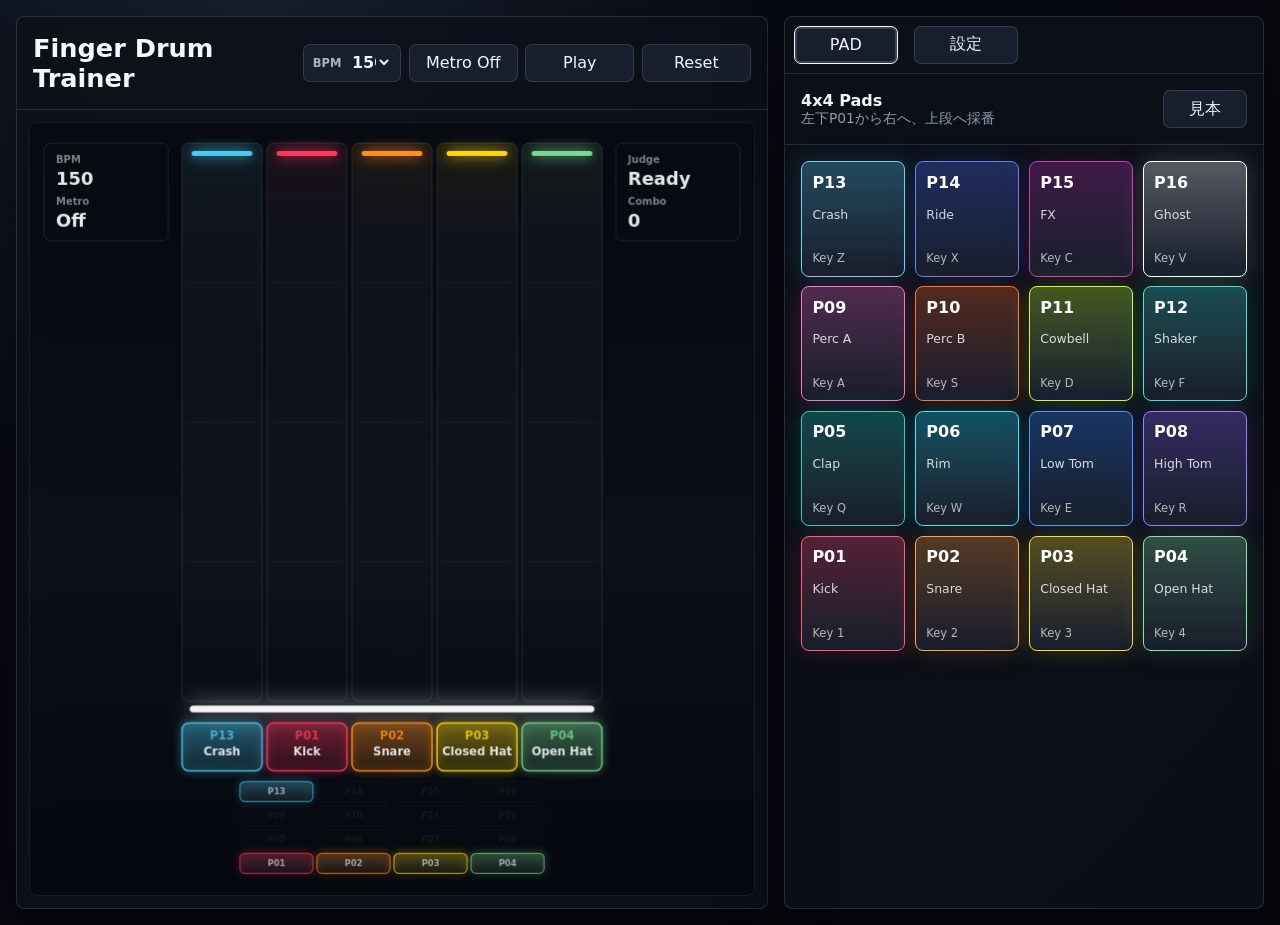
==== index.html @ 156a397f "Keep hit popup on pads" ====
<!doctype html>
<html lang="ja">
  <head>
    <meta charset="utf-8" />
    <meta name="viewport" content="width=device-width, initial-scale=1" />
    <title>Finger Drum Trainer</title>
    <link rel="stylesheet" href="./styles.css?v=tempo-ui-1" />
  </head>
  <body>
    <main class="app-shell">
      <section class="stage-panel" aria-label="演奏画面">
        <header class="topbar">
          <div>
            <h1>Finger Drum Trainer</h1>
            <p id="midiStatus" hidden></p>
          </div>
          <div class="transport" aria-label="トランスポート">
            <label class="tempo-select">
              <span>BPM</span>
              <select id="bpmSelect" aria-label="BPM"></select>
            </label>
            <button id="metronomeToggle" type="button" aria-pressed="false">Metro Off</button>
            <button id="playToggle" type="button">Play</button>
            <button id="resetSong" type="button">Reset</button>
          </div>
        </header>

        <div class="meter-row">
          <div>
            <span>BPM</span>
            <strong id="bpmReadout">92</strong>
          </div>
          <div>
            <span>Score</span>
            <strong id="scoreReadout">0</strong>
          </div>
          <div>
            <span>Combo</span>
            <strong id="comboReadout">0</strong>
          </div>
          <div>
            <span>Judge</span>
            <strong id="judgeReadout">Ready</strong>
          </div>
        </div>

        <div class="canvas-wrap">
          <canvas id="noteCanvas" width="1280" height="760" aria-label="ノーツ落下レーン"></canvas>
        </div>
      </section>

      <aside class="pad-panel" aria-label="MIDI PAD">
        <div class="panel-tabs" role="tablist" aria-label="パネル切り替え">
          <button id="padTab" class="active" type="button" role="tab" aria-selected="true" aria-controls="padContent">PAD</button>
          <button id="settingsTab" type="button" role="tab" aria-selected="false" aria-controls="settingsContent">設定</button>
        </div>
        <div id="padContent" class="tab-page active" role="tabpanel" aria-labelledby="padTab">
          <div class="pad-header">
            <div>
              <h2>4x4 Pads</h2>
              <p>左下P01から右へ、上段へ採番</p>
            </div>
            <button id="demoPattern" type="button">見本</button>
          </div>
          <div id="padGrid" class="pad-grid"></div>
        </div>
        <div id="settingsContent" class="tab-page" role="tabpanel" aria-labelledby="settingsTab">
          <section class="settings-group">
            <h2>MIDI</h2>
            <p id="settingsMidiStatus">未接続</p>
            <div class="settings-actions">
              <button id="connectMidi" type="button">MIDI接続</button>
              <button id="learnToggle" type="button">Learn</button>
            </div>
          </section>
          <section class="settings-group">
            <h2>曲</h2>
            <label class="select-row">
              <span>Song</span>
              <select id="songSelect"></select>
            </label>
            <p id="songDescription">基本8ビート</p>
          </section>
          <section class="settings-group">
            <h2>Tempo</h2>
            <label class="range-row">
              <span>BPM</span>
              <input id="bpmSlider" type="range" min="50" max="180" value="92" />
              <strong id="settingsBpmReadout">92</strong>
            </label>
          </section>
          <section class="settings-group">
            <h2>音量</h2>
            <label class="range-row">
              <span>伴奏</span>
              <input id="melodyVolume" type="range" min="0" max="120" value="80" />
              <strong id="melodyVolumeReadout">80</strong>
            </label>
            <label class="range-row">
              <span>ドラム</span>
              <input id="drumVolume" type="range" min="0" max="120" value="90" />
              <strong id="drumVolumeReadout">90</strong>
            </label>
            <label class="range-row">
              <span>Metro</span>
              <input id="metroVolume" type="range" min="0" max="120" value="70" />
              <strong id="metroVolumeReadout">70</strong>
            </label>
          </section>
          <section class="settings-group">
            <h2>Assign</h2>
            <p id="assignStorageStatus">アサイン: 未保存</p>
            <button id="resetAssign" type="button">アサインを初期化</button>
            <div id="mapList" class="map-list"></div>
          </section>
        </div>
      </aside>
    </main>

    <script src="./app.js?v=timing-judge-badge-1"></script>
  </body>
</html>
---- styles.css ----
:root {
  color-scheme: dark;
  --bg: #05070c;
  --panel: #0d111a;
  --panel-2: #121826;
  --line: rgba(255, 255, 255, 0.12);
  --text: #f4f7fb;
  --muted: #8e99ad;
  --good: #68e389;
  --warn: #ffd166;
  --bad: #ff5b7a;
}

* {
  box-sizing: border-box;
}

body {
  margin: 0;
  min-height: 100vh;
  background: radial-gradient(circle at 20% 0%, #17202f 0, #070911 34rem, var(--bg) 100%);
  color: var(--text);
  font-family: Inter, ui-sans-serif, system-ui, -apple-system, BlinkMacSystemFont, "Segoe UI", sans-serif;
}

button,
input {
  font: inherit;
}

button {
  min-height: 2.4rem;
  border: 1px solid var(--line);
  border-radius: 7px;
  background: #171f2f;
  color: var(--text);
  cursor: pointer;
}

button:hover {
  border-color: rgba(255, 255, 255, 0.32);
  background: #1d283c;
}

button.active {
  border-color: #f5f7fb;
  box-shadow: 0 0 0 2px rgba(255, 255, 255, 0.16) inset;
}

.app-shell {
  display: grid;
  grid-template-columns: minmax(0, 1fr) minmax(22rem, 30rem);
  gap: 1rem;
  min-height: 100vh;
  padding: 1rem;
}

.stage-panel,
.pad-panel {
  border: 1px solid var(--line);
  border-radius: 8px;
  background: rgba(13, 17, 26, 0.88);
  box-shadow: 0 1.4rem 4rem rgba(0, 0, 0, 0.35);
}

.stage-panel {
  display: flex;
  min-width: 0;
  flex-direction: column;
}

.topbar,
.pad-header,
.panel-tabs {
  display: flex;
  align-items: center;
  justify-content: space-between;
  gap: 1rem;
  padding: 1rem;
  border-bottom: 1px solid var(--line);
}

h1,
h2,
p {
  margin: 0;
}

h1 {
  font-size: clamp(1.2rem, 2vw, 1.7rem);
  letter-spacing: 0;
}

#midiStatus {
  display: none;
}

h2 {
  font-size: 1rem;
}

p,
span {
  color: var(--muted);
  font-size: 0.86rem;
}

.transport {
  display: grid;
  grid-template-columns: minmax(5.5rem, 0.9fr) repeat(3, minmax(5rem, 1fr));
  gap: 0.45rem;
  min-width: min(28rem, 66vw);
}

#metronomeToggle.active {
  border-color: #68e389;
  color: #d9ffe5;
  box-shadow: 0 0 0 2px rgba(104, 227, 137, 0.16) inset;
}

.tempo-select {
  display: grid;
  grid-template-columns: auto minmax(0, 1fr);
  align-items: center;
  gap: 0.4rem;
  min-height: 2.4rem;
  border: 1px solid var(--line);
  border-radius: 7px;
  background: #171f2f;
  padding: 0 0.55rem;
}

.tempo-select span {
  color: rgba(255, 255, 255, 0.66);
  font-size: 0.72rem;
  font-weight: 800;
}

.tempo-select select {
  min-width: 0;
  border: 0;
  background: transparent;
  color: var(--text);
  font: inherit;
  font-weight: 800;
  outline: none;
}

.meter-row {
  display: none;
  grid-template-columns: repeat(4, auto);
  align-items: center;
  gap: 0.8rem;
  padding: 0.8rem 1rem;
  border-bottom: 1px solid var(--line);
  background: rgba(255, 255, 255, 0.025);
}

.meter-row div {
  display: grid;
  gap: 0.15rem;
}

.meter-row strong {
  min-width: 4.5rem;
  font-size: 1.05rem;
}

.meter-row input {
  width: 100%;
  accent-color: #68e389;
}

.canvas-wrap {
  position: relative;
  min-height: 0;
  flex: 1;
  padding: 0.75rem;
}

#noteCanvas {
  display: block;
  width: 100%;
  height: min(86vh, calc(100vh - 7.5rem));
  min-height: 40rem;
  border: 1px solid rgba(255, 255, 255, 0.08);
  border-radius: 8px;
  background: #070a11;
}

.pad-panel {
  display: flex;
  flex-direction: column;
  min-width: 0;
}

.panel-tabs {
  justify-content: flex-start;
  padding: 0.55rem;
}

.panel-tabs button {
  min-width: 6.5rem;
}

.tab-page {
  display: none;
  min-height: 0;
}

.tab-page.active {
  display: block;
}

.pad-header button {
  width: 5.25rem;
}

.pad-grid {
  display: grid;
  grid-template-columns: repeat(4, minmax(0, 1fr));
  gap: 0.6rem;
  padding: 1rem;
}

.pad {
  position: relative;
  display: grid;
  min-height: 7.2rem;
  padding: 0.65rem;
  border: 1px solid color-mix(in srgb, var(--pad-color), white 20%);
  border-radius: 8px;
  background:
    linear-gradient(180deg, color-mix(in srgb, var(--pad-color), transparent 72%), rgba(255, 255, 255, 0.025)),
    var(--panel-2);
  box-shadow: 0 0 1.6rem color-mix(in srgb, var(--pad-color), transparent 82%);
  text-align: left;
  transition: transform 90ms ease, filter 90ms ease, box-shadow 90ms ease;
}

.pad.hit {
  transform: translateY(2px) scale(0.985);
  filter: brightness(1.45);
  box-shadow: 0 0 2.5rem color-mix(in srgb, var(--pad-color), transparent 42%);
}

.pad.learn-target,
.map-item.learn-target {
  outline: 3px solid #fff;
  outline-offset: 2px;
}

.pad strong {
  align-self: start;
  color: white;
  font-size: 1rem;
}

.pad em {
  color: rgba(255, 255, 255, 0.82);
  font-size: 0.78rem;
  font-style: normal;
}

.pad small {
  align-self: end;
  color: rgba(255, 255, 255, 0.68);
  font-size: 0.72rem;
}

.settings-group {
  display: grid;
  gap: 0.8rem;
  padding: 1rem;
  border-bottom: 1px solid var(--line);
}

.settings-group h2 {
  font-size: 0.95rem;
}

.settings-actions {
  display: grid;
  grid-template-columns: repeat(2, minmax(0, 1fr));
  gap: 0.55rem;
}

#resetAssign {
  width: 100%;
}

.range-row {
  display: grid;
  grid-template-columns: auto minmax(0, 1fr) 3rem;
  align-items: center;
  gap: 0.7rem;
}

.select-row {
  display: grid;
  grid-template-columns: auto minmax(0, 1fr);
  align-items: center;
  gap: 0.7rem;
}

.select-row select {
  min-height: 2.4rem;
  border: 1px solid var(--line);
  border-radius: 7px;
  background: #171f2f;
  color: var(--text);
  padding: 0 0.65rem;
}

.range-row input {
  width: 100%;
  accent-color: #68e389;
}

.map-list {
  display: grid;
  grid-template-columns: repeat(2, minmax(0, 1fr));
  gap: 0.45rem;
}

.map-item {
  display: flex;
  align-items: center;
  justify-content: space-between;
  gap: 0.5rem;
  min-height: 2.25rem;
  padding: 0.45rem 0.55rem;
  border: 1px solid color-mix(in srgb, var(--pad-color), white 16%);
  border-radius: 7px;
  background: color-mix(in srgb, var(--pad-color), transparent 86%);
}

.map-item:hover {
  border-color: color-mix(in srgb, var(--pad-color), white 46%);
}

.map-item strong {
  font-size: 0.82rem;
}

.map-item span {
  color: rgba(255, 255, 255, 0.74);
  font-size: 0.78rem;
}

@media (max-width: 980px) {
  .app-shell {
    grid-template-columns: 1fr;
  }

  .transport {
    min-width: 0;
    width: 100%;
  }

  .topbar {
    align-items: stretch;
    flex-direction: column;
  }

  #noteCanvas {
    height: 72vh;
    min-height: 36rem;
  }
}

@media (max-width: 620px) {
  .app-shell {
    padding: 0.55rem;
  }

  .transport {
    grid-template-columns: repeat(2, minmax(0, 1fr));
  }

  .meter-row {
    grid-template-columns: repeat(2, minmax(0, 1fr));
  }

  .pad-grid {
    gap: 0.42rem;
    padding: 0.7rem;
  }

  .pad {
    min-height: 5.8rem;
    padding: 0.5rem;
  }
}
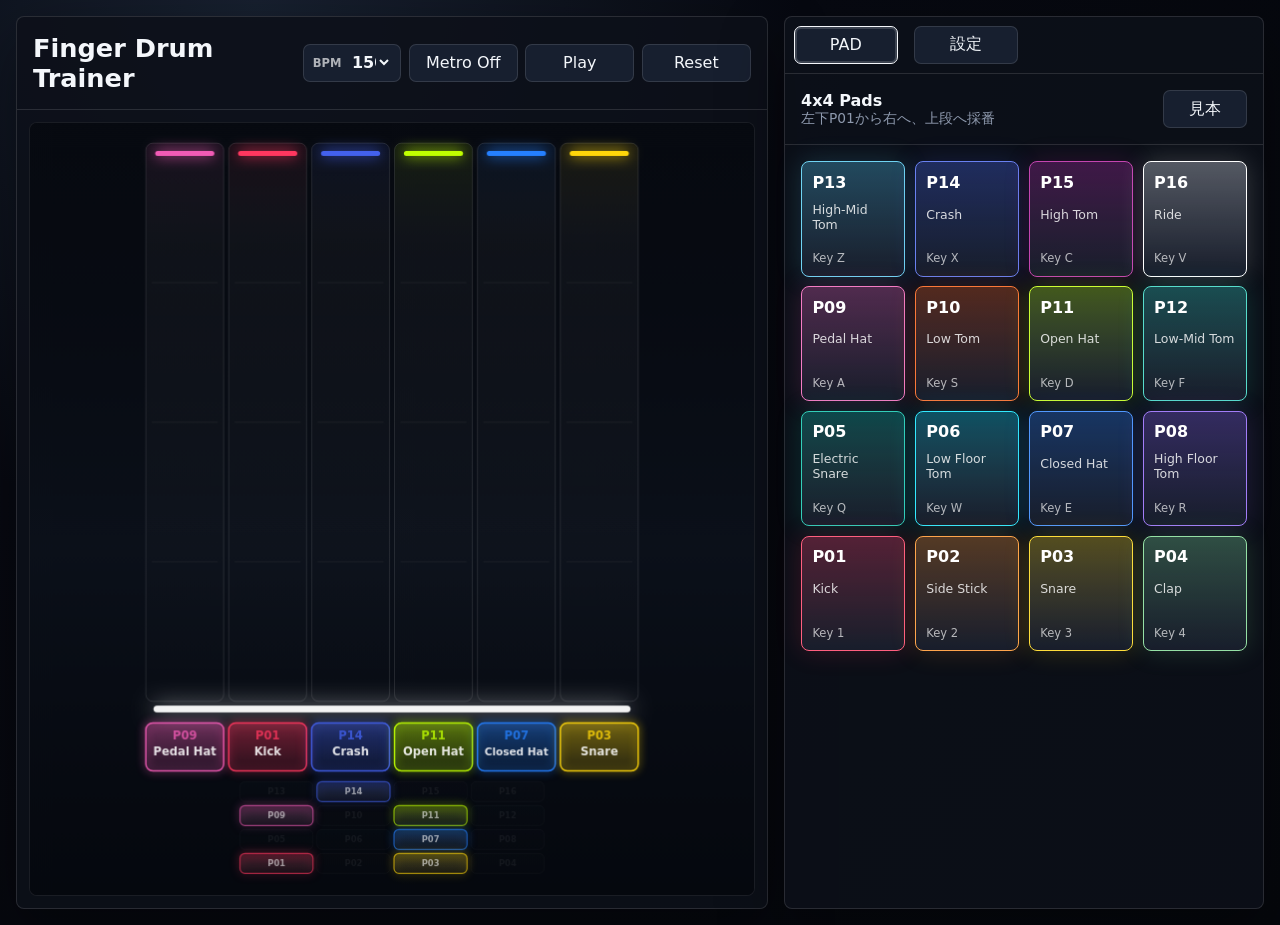
==== commit 3efd600e: "Align pad layout with GarageBand drum mapping" ====
--- a/index.html
+++ b/index.html
@@ -4,7 +4,7 @@
     <meta charset="utf-8" />
     <meta name="viewport" content="width=device-width, initial-scale=1" />
     <title>Finger Drum Trainer</title>
-    <link rel="stylesheet" href="./styles.css?v=tempo-ui-1" />
+    <link rel="stylesheet" href="./styles.css?v=garageband-layout-1" />
   </head>
   <body>
     <main class="app-shell">
@@ -68,6 +68,7 @@
           <section class="settings-group">
             <h2>MIDI</h2>
             <p id="settingsMidiStatus">未接続</p>
+            <p class="midi-help">iPadでは画面PADをタップして練習できます。実機MIDI PADはMac/WindowsのChrome/Edgeで使えます。</p>
             <div class="settings-actions">
               <button id="connectMidi" type="button">MIDI接続</button>
               <button id="learnToggle" type="button">Learn</button>
@@ -117,6 +118,6 @@
       </aside>
     </main>
 
-    <script src="./app.js?v=timing-judge-badge-1"></script>
+    <script src="./app.js?v=garageband-layout-1"></script>
   </body>
 </html>
--- a/styles.css
+++ b/styles.css
@@ -42,6 +42,11 @@
   background: #1d283c;
 }
 
+button:disabled {
+  cursor: not-allowed;
+  opacity: 0.52;
+}
+
 button.active {
   border-color: #f5f7fb;
   box-shadow: 0 0 0 2px rgba(255, 255, 255, 0.16) inset;
@@ -186,6 +191,7 @@
   border: 1px solid rgba(255, 255, 255, 0.08);
   border-radius: 8px;
   background: #070a11;
+  touch-action: manipulation;
 }
 
 .pad-panel {
@@ -235,6 +241,9 @@
     var(--panel-2);
   box-shadow: 0 0 1.6rem color-mix(in srgb, var(--pad-color), transparent 82%);
   text-align: left;
+  touch-action: manipulation;
+  user-select: none;
+  -webkit-tap-highlight-color: transparent;
   transition: transform 90ms ease, filter 90ms ease, box-shadow 90ms ease;
 }
 
@@ -277,6 +286,11 @@
 
 .settings-group h2 {
   font-size: 0.95rem;
+}
+
+.midi-help {
+  color: rgba(255, 255, 255, 0.62);
+  line-height: 1.45;
 }
 
 .settings-actions {
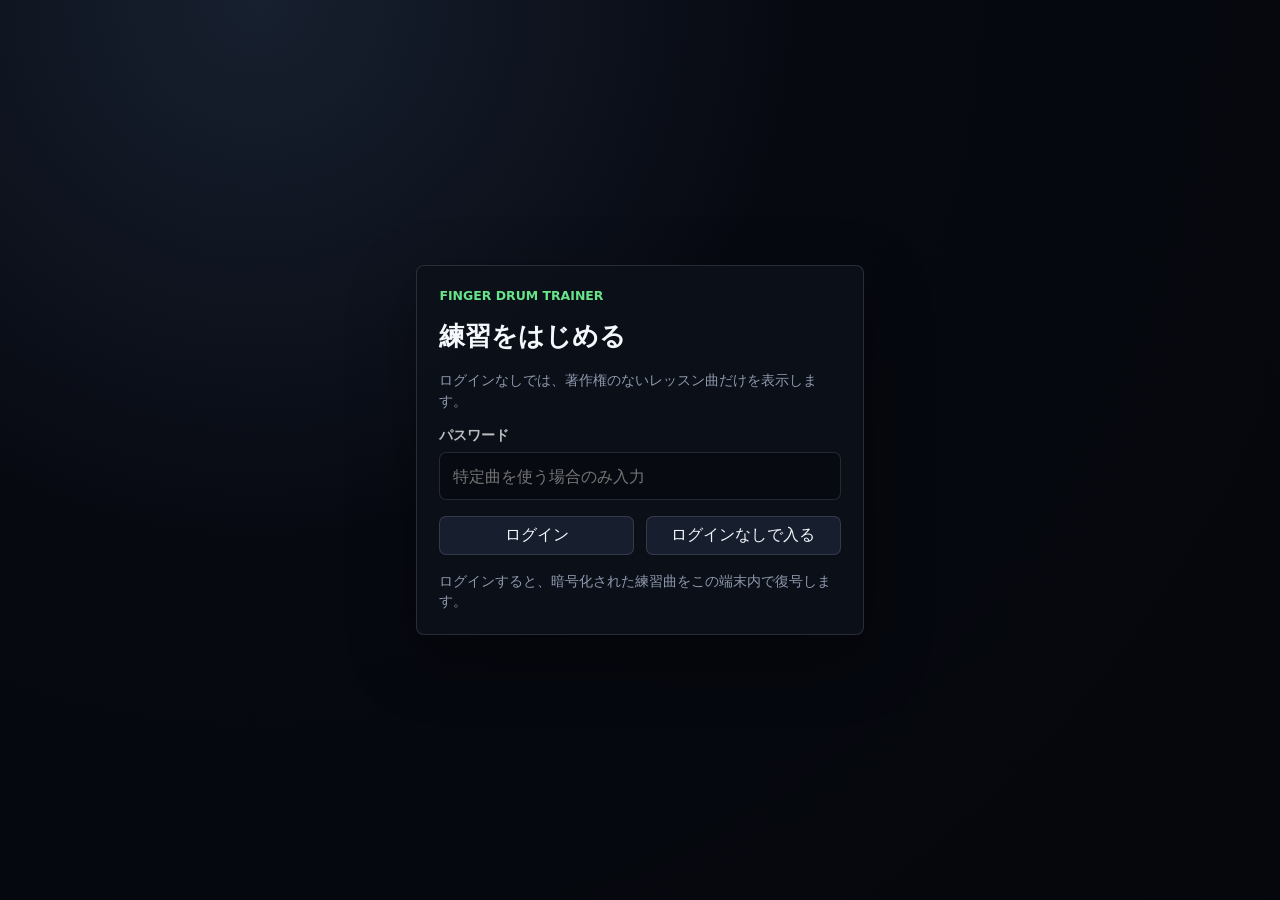
==== commit 55715ea7: "Protect song data behind password decrypt" ====
--- a/index.html
+++ b/index.html
@@ -4,10 +4,27 @@
     <meta charset="utf-8" />
     <meta name="viewport" content="width=device-width, initial-scale=1" />
     <title>Finger Drum Trainer</title>
-    <link rel="stylesheet" href="./styles.css?v=garageband-layout-1" />
+    <link rel="stylesheet" href="./styles.css?v=protected-login-1" />
   </head>
   <body>
-    <main class="app-shell">
+    <section id="loginScreen" class="login-screen" aria-label="ログイン">
+      <div class="login-panel">
+        <p class="login-kicker">Finger Drum Trainer</p>
+        <h1>練習をはじめる</h1>
+        <p class="login-copy">ログインなしでは、著作権のないレッスン曲だけを表示します。</p>
+        <label class="login-field">
+          <span>パスワード</span>
+          <input id="privatePassword" type="password" autocomplete="current-password" placeholder="特定曲を使う場合のみ入力" />
+        </label>
+        <div class="login-actions">
+          <button id="privateLogin" type="button">ログイン</button>
+          <button id="guestLogin" type="button">ログインなしで入る</button>
+        </div>
+        <p id="loginStatus" class="login-status">ログインすると、暗号化された練習曲をこの端末内で復号します。</p>
+      </div>
+    </section>
+
+    <main id="appShell" class="app-shell" hidden>
       <section class="stage-panel" aria-label="演奏画面">
         <header class="topbar">
           <div>
@@ -109,6 +126,22 @@
             </label>
           </section>
           <section class="settings-group">
+            <h2>PAD音色</h2>
+            <label class="select-row">
+              <span>PAD</span>
+              <select id="soundPadSelect" aria-label="音色を変更するPAD"></select>
+            </label>
+            <label class="select-row">
+              <span>音色</span>
+              <select id="soundPresetSelect" aria-label="PAD音色"></select>
+            </label>
+            <div class="settings-actions">
+              <button id="previewSound" type="button">試聴</button>
+              <button id="resetSounds" type="button">音色を初期化</button>
+            </div>
+            <p id="soundStorageStatus">音色: GarageBand配置</p>
+          </section>
+          <section class="settings-group">
             <h2>Assign</h2>
             <p id="assignStorageStatus">アサイン: 未保存</p>
             <button id="resetAssign" type="button">アサインを初期化</button>
@@ -118,6 +151,6 @@
       </aside>
     </main>
 
-    <script src="./app.js?v=garageband-layout-1"></script>
+    <script src="./app.js?v=protected-login-1"></script>
   </body>
 </html>
--- a/styles.css
+++ b/styles.css
@@ -50,6 +50,79 @@
 button.active {
   border-color: #f5f7fb;
   box-shadow: 0 0 0 2px rgba(255, 255, 255, 0.16) inset;
+}
+
+[hidden] {
+  display: none !important;
+}
+
+.login-screen {
+  display: grid;
+  min-height: 100vh;
+  place-items: center;
+  padding: 1.2rem;
+}
+
+.login-panel {
+  display: grid;
+  width: min(100%, 28rem);
+  gap: 1rem;
+  border: 1px solid var(--line);
+  border-radius: 8px;
+  background: rgba(13, 17, 26, 0.92);
+  padding: 1.4rem;
+  box-shadow: 0 1.4rem 4rem rgba(0, 0, 0, 0.35);
+}
+
+.login-kicker {
+  color: #68e389;
+  font-size: 0.78rem;
+  font-weight: 800;
+  text-transform: uppercase;
+}
+
+.login-copy,
+.login-status {
+  line-height: 1.5;
+}
+
+.login-field {
+  display: grid;
+  gap: 0.45rem;
+}
+
+.login-field span {
+  color: rgba(255, 255, 255, 0.72);
+  font-weight: 800;
+}
+
+.login-field input {
+  min-height: 3rem;
+  border: 1px solid var(--line);
+  border-radius: 7px;
+  background: #070a11;
+  color: var(--text);
+  padding: 0 0.8rem;
+  outline: none;
+}
+
+.login-field input:focus {
+  border-color: rgba(104, 227, 137, 0.72);
+  box-shadow: 0 0 0 3px rgba(104, 227, 137, 0.14);
+}
+
+.login-actions {
+  display: grid;
+  grid-template-columns: repeat(2, minmax(0, 1fr));
+  gap: 0.7rem;
+}
+
+.login-status.is-error {
+  color: var(--bad);
+}
+
+.login-status.is-ok {
+  color: var(--good);
 }
 
 .app-shell {
